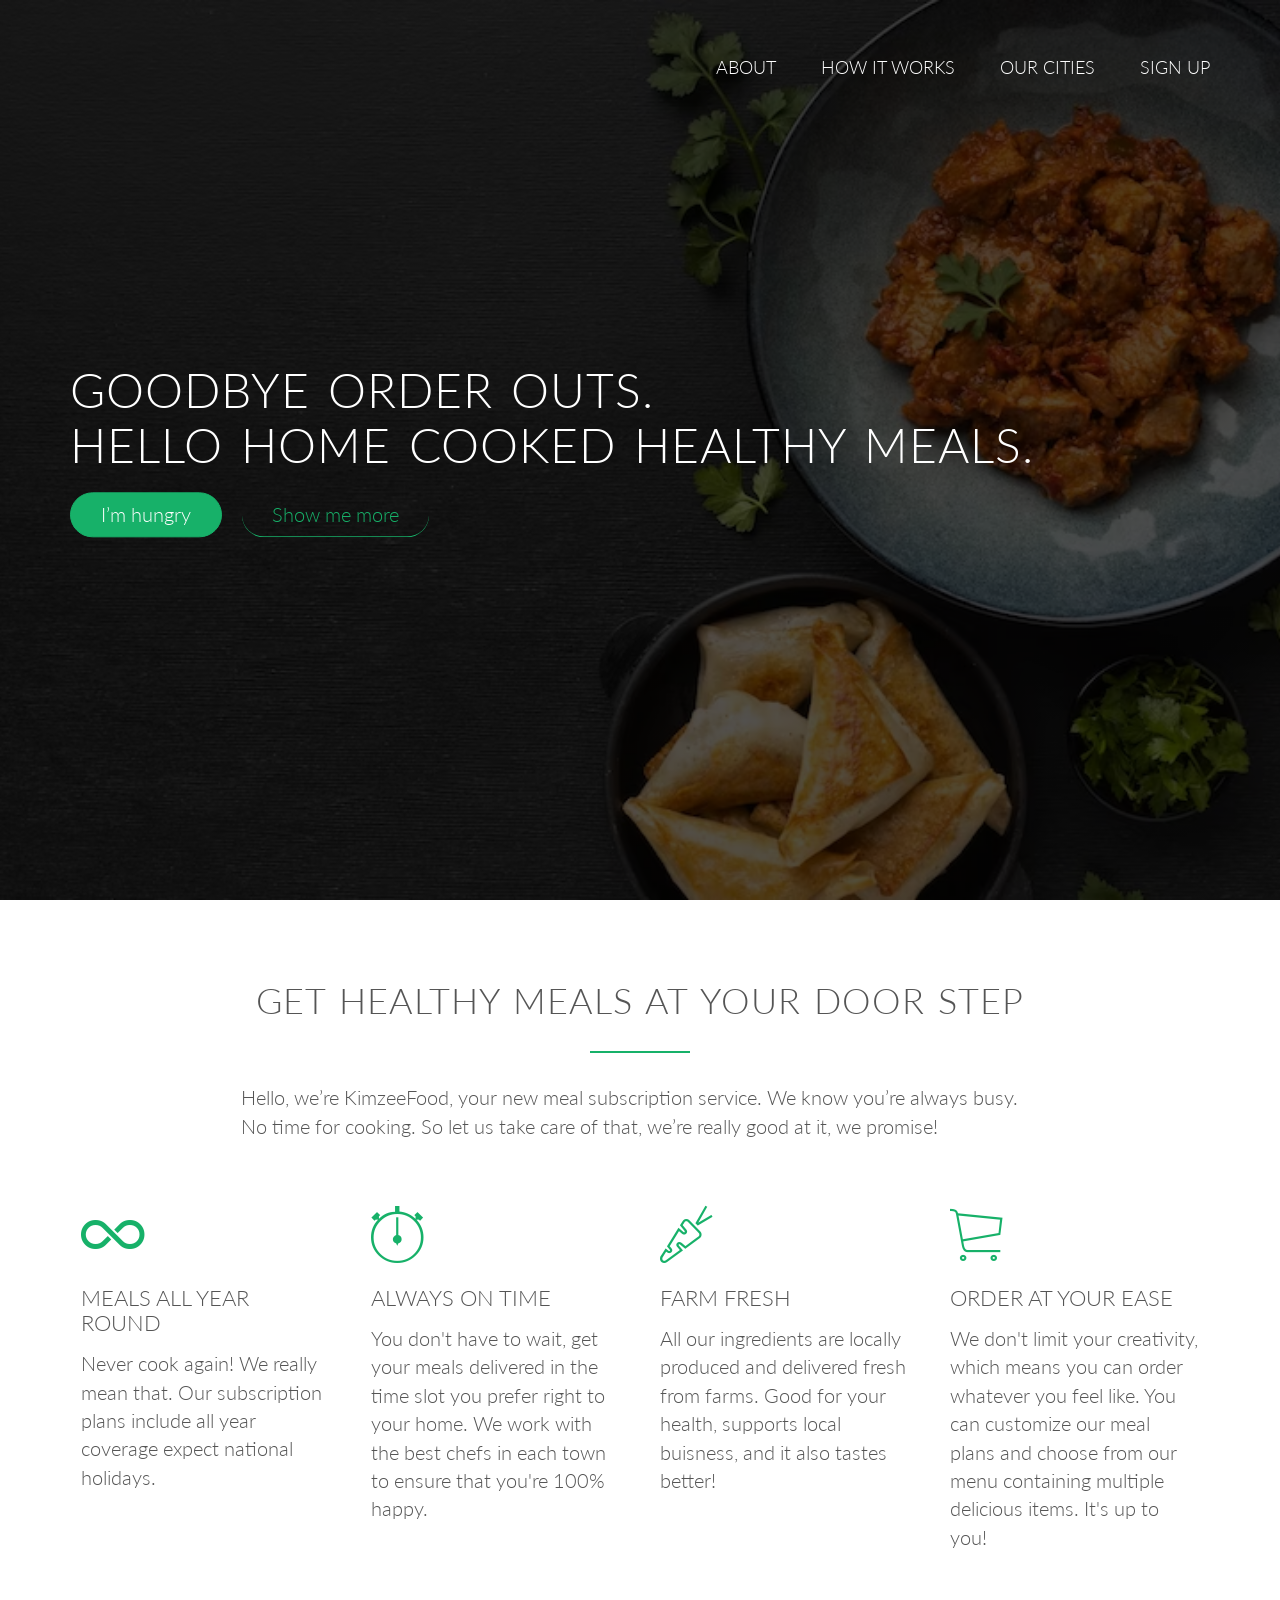
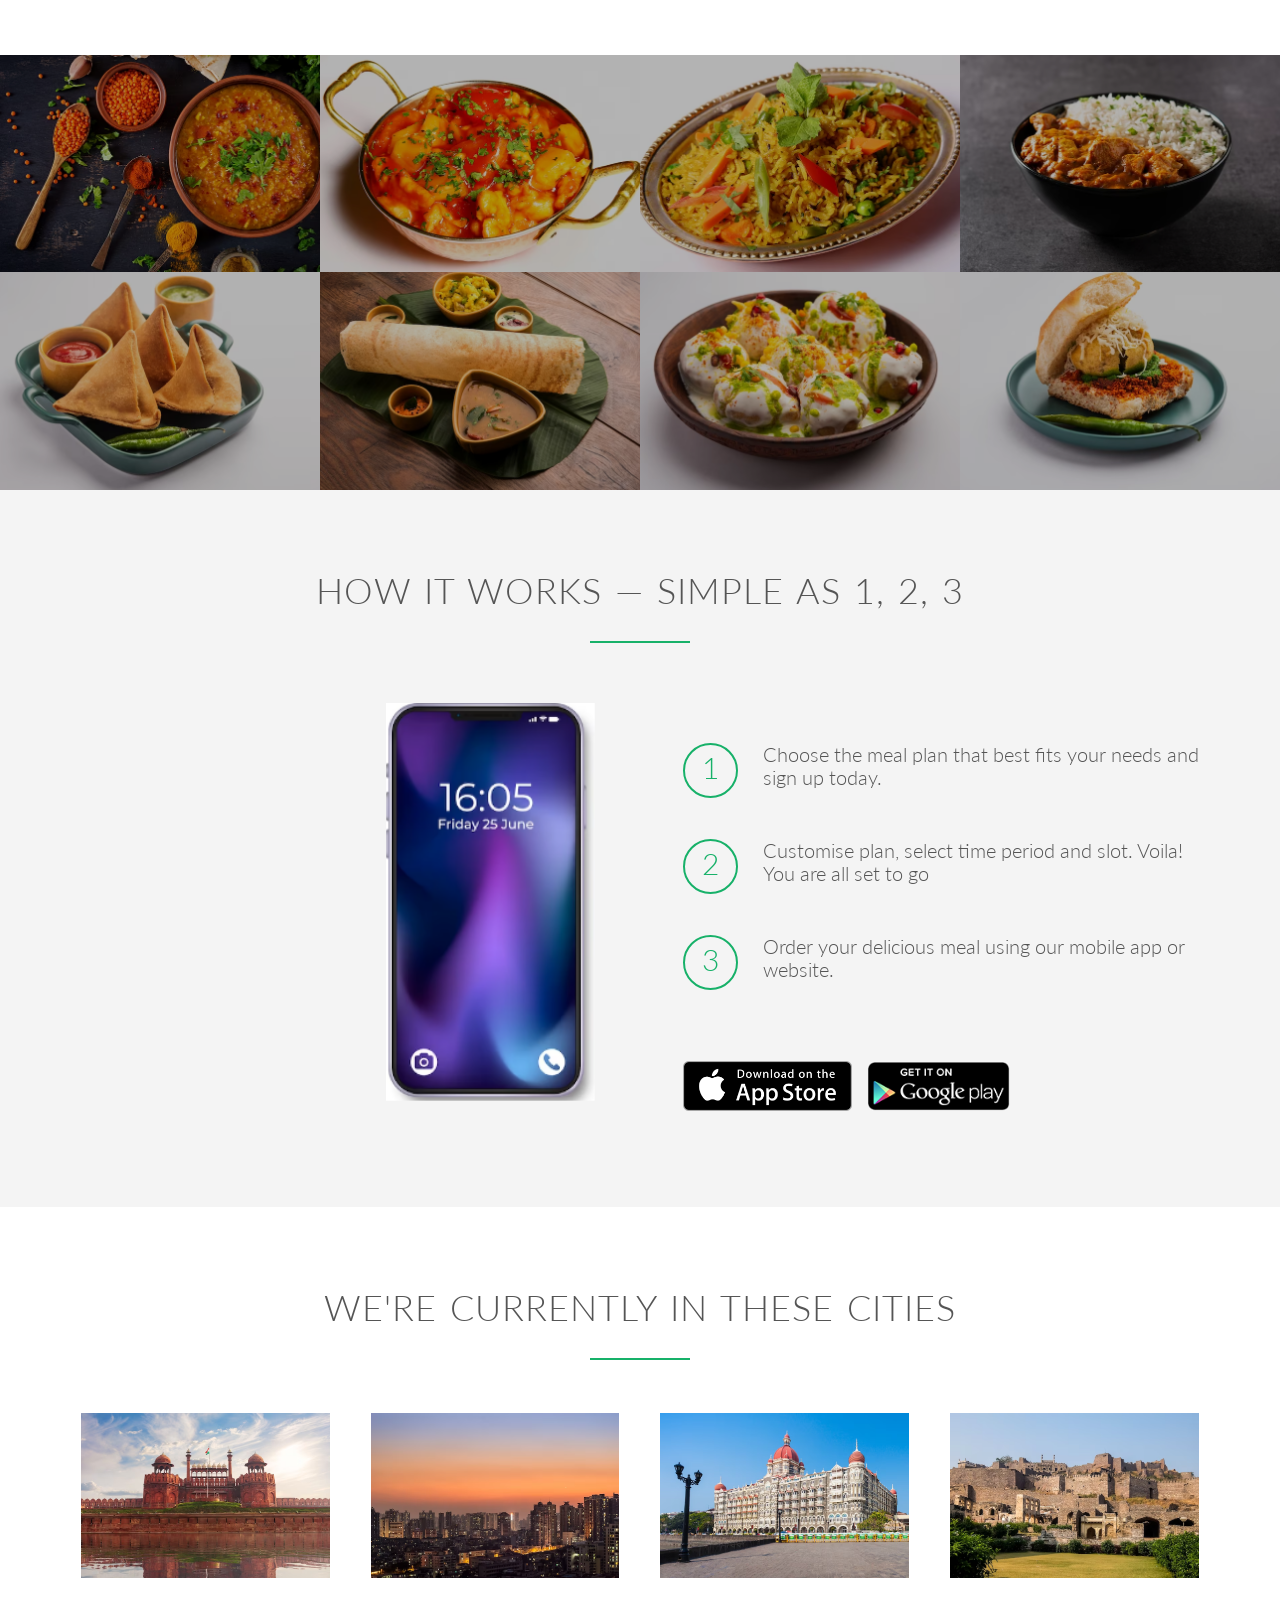
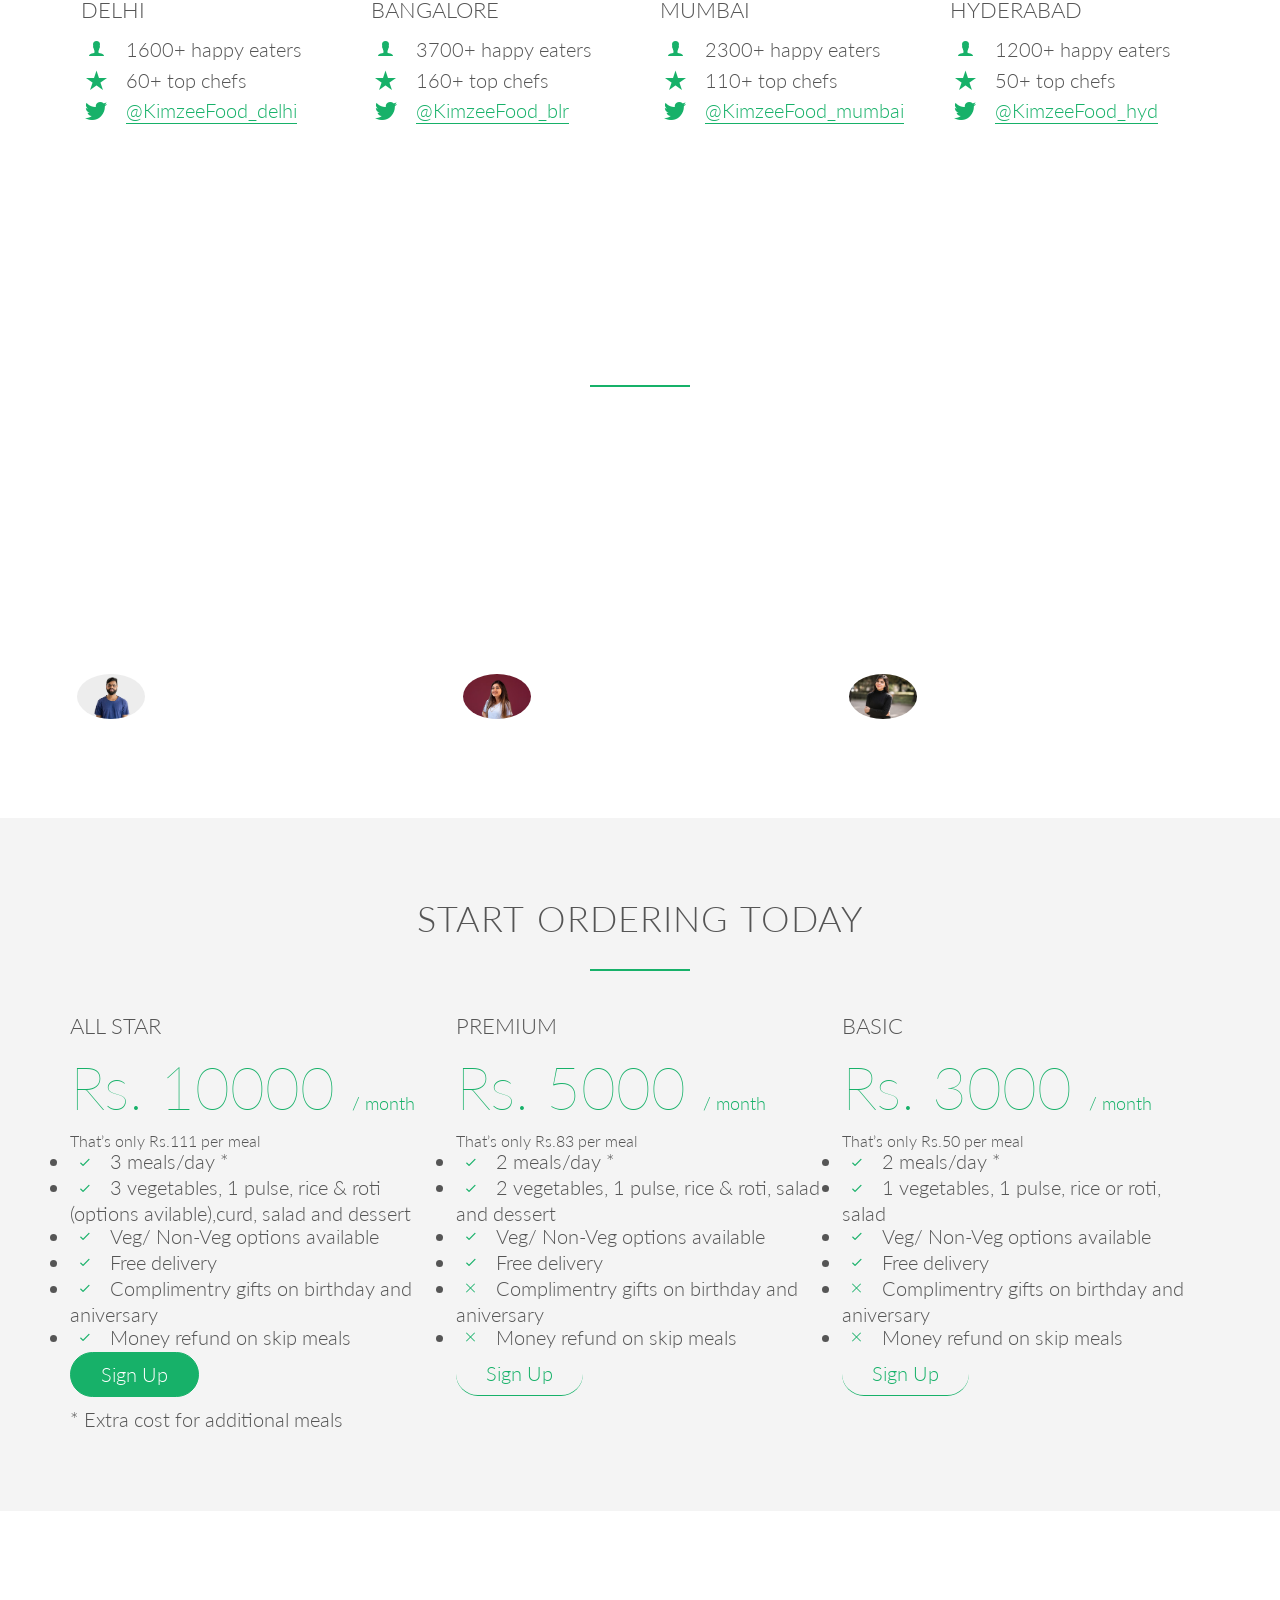
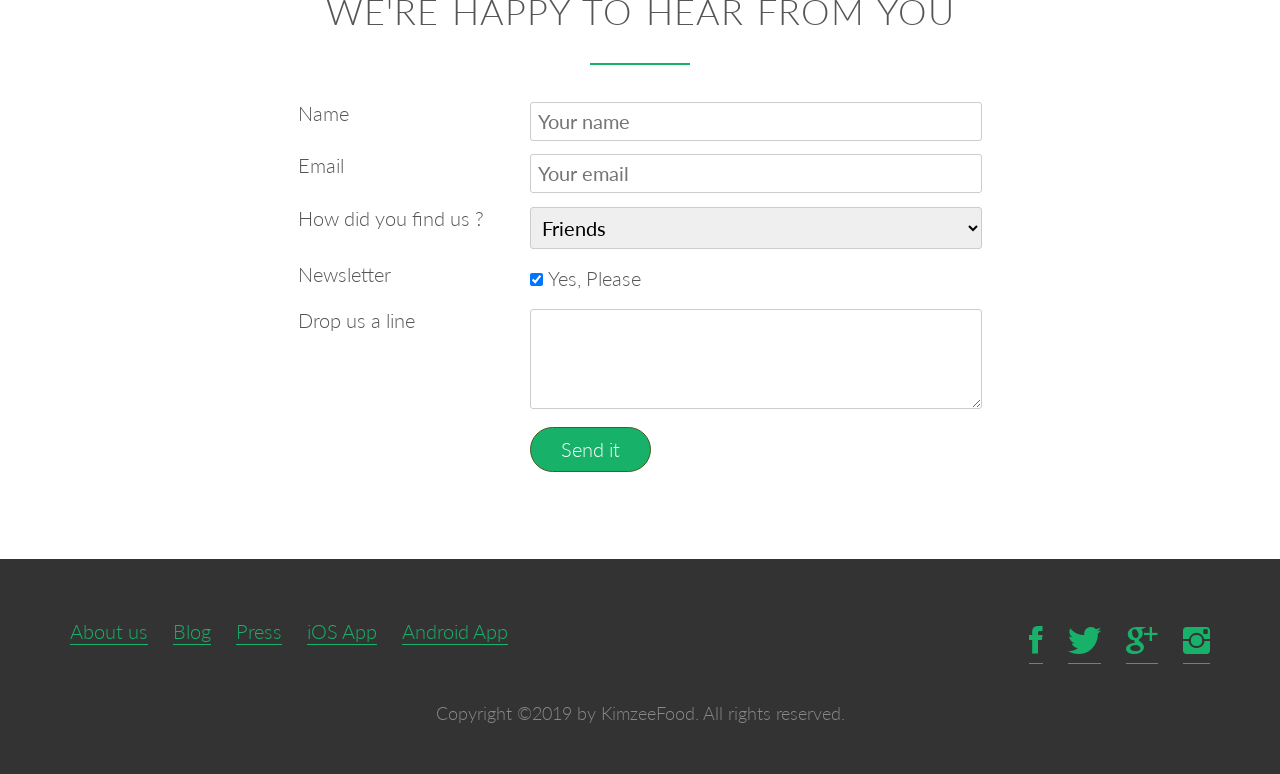
==== index.html @ 9294184f "Update and rename kimzee.html to index.html" ====
<!DOCTYPE html>
<html lang="en">
    <head>
        <link rel="stylesheet" type="text/css" href="vendors/css net/normalize.css">
        
        <link rel="stylesheet" type="text/css" href="vendors/css net/Grid.css">
        
        <link rel="stylesheet" type="text/css" href="vendors/css net/ionicons.css">
        
        <link rel="stylesheet" type="text/css" href="resources/css/kimzee.css">
        
        <link href="https://fonts.googleapis.com/css?family=Lato:100,300,300i,400" rel="stylesheet">
        
        <title>KimzeeFood</title>
    
    </head>
    
    <body>
        <header>
            <nav>
                <div class="row">
                    <!-- <img src="resources/img/logo-white.png" alt="KimzeeFood logo" class="logo"> -->
                    <ul class="main-nav">
                        
                    <li> <a href="#">About</a>  </li>
                    <li> <a href="#">How it works</a> </li>
                    <li> <a href="#">Our cities</a> </li> 
                    <li> <a href="#">Sign Up</a> </li>
                        
                  
                    
                    </ul>
                </div>
            
            </nav>
            <div class="hero-text-box">
                
                <h1>Goodbye order outs.<br> Hello home cooked healthy meals.</h1>
                <a class="btn btn-full" href="#">I’m hungry</a>
                <a class="btn btn-ghost" href="#">Show me more</a>
            
            </div>
        
        </header>
        <section class="section-features">
        <div class="row">
            <h2>Get healthy meals at your door step</h2>   
            <p class="long-copy">Hello, we’re KimzeeFood, your new meal subscription service. We know you’re always busy. No time for cooking. So let us take care of that, we’re really good at it, we promise!</p>
            
        </div>
        <div class="row">
            <div class="col span-1-of-4 box">
                <i class="ion-ios-infinite icon-big"></i>
            <h3>Meals all year round</h3>
                <p>Never cook again! We really mean that. Our subscription plans include all year coverage expect national holidays.</p>
            
            </div>
            <div class="col span-1-of-4 box">
                <i class="ion-ios-stopwatch-outline icon-big"></i>
            <h3>Always on time</h3>
                <p>You don't have to wait, get your meals delivered in the time slot you prefer right to your home. We work with the best chefs in each town to ensure that you're 100% happy.</p>
            
            </div>
            <div class="col span-1-of-4 box">
                <i class="ion-ios-nutrition-outline icon-big"></i>
            <h3>Farm fresh</h3>
                <p>All our ingredients are locally produced and delivered fresh from farms. Good for your health, supports local buisness, and it also tastes better!</p>
            
            </div>
            <div class="col span-1-of-4 box">
                <i class="ion-ios-cart-outline icon-big"></i>
            <h3>Order at your ease</h3>
                <p>We don't limit your creativity, which means you can order whatever you feel like. You can customize our meal plans and choose from our menu containing multiple delicious items. It's up to you!</p>
            
            </div>
            
        </div>
        
        </section>
        
        <section class="section-meals">
            <ul class="meals-showcase clearfix">
                <li>
                    <figure class="meal-photo"> 
                        <img src="resources/img/Food_1.avif" alt="Kichdi">
                    </figure>
                
                </li>
                 <li>
                    <figure class="meal-photo"> 
                        <img src="resources/img/Food_2.avif" alt="Aloo sabzi">
                    </figure>
                
                </li>
                 <li>
                    <figure class="meal-photo"> 
                        <img src="resources/img/Food_3.avif" alt="Veg Biryani ">
                    </figure>
                
                </li>
                 <li>
                    <figure class="meal-photo"> 
                        <img src="resources/img/Food_4.avif" alt="Chicken rice">
                    </figure>
                
                </li>
            
            </ul>
         <ul class="meals-showcase clearfix">
                <li>
                    <figure class="meal-photo"> 
                        <img src="resources/img/Food_5.avif" alt="Samosa">
                    </figure>
                
                </li>
                 <li>
                    <figure class="meal-photo"> 
                        <img src="resources/img/Food_6.avif" alt="Dosa">
                    </figure>
                
                </li>
                 <li>
                    <figure class="meal-photo"> 
                        <img src="resources/img/Food_7.avif" alt="Dahi vada">
                    </figure>
                
                </li>
                 <li>
                    <figure class="meal-photo"> 
                        <img src="resources/img/Food_8.avif" alt="Vada pav">
                    </figure>
                
                </li>
            
            </ul>
        
        
        </section>
        
        <section class="section-steps">
            <div class="row">
                <h2> How it works &mdash; Simple as 1, 2, 3</h2>
            </div>
            <div class="row">
                <div class="col span-1-of-2 steps-box">
                <img src="resources/img/Phone.png" alt="KimzeeFood app on iphone" class="app-screen">
                </div>
                <div class="col span-1-of-2 steps-box">
                    <div class="works-step">
                    <div>1</div>
                        <p>Choose the meal plan that best fits your needs and sign up today.</p>
                    </div>
               
                <div class="works-step">
                    <div>2</div>
                        <p>Customise plan, select time period and slot. Voila! You are all set to go</p>
                    </div>
            <div class="works-step">
                    <div>3</div>
                        <p> Order your delicious meal using our mobile app or website.</p>
                    </div>

            <a href="#" class="btn-app"><img src="resources/img/download-app.png" alt="App Store Button"></a>
             <a href="#" class="btn-app"><img src="resources/img/download-app-android.png" alt="Play Store Button"></a>
                </div>
            </div>
        
        </section>
        
        <section class="section-cities">
            <div class="row">
                <h2> We're currently in these cities </h2>
            </div>
            <div class="row">
                <div class="col span-1-of-4 box">
                    <img src="resources/img/red-fort-delhi.avif" alt="Delhi">
                    <h3>Delhi</h3>
                    <div class="city-feature">
                        <i class="ion-ios-person icon-small"></i>
                        1600+ happy eaters
                    </div>  
                    <div class="city-feature">
                        <i class="ion-ios-star icon-small"></i>
                        60+ top chefs
                    </div>  
                    <div class="city-feature">
                        <i class="ion-social-twitter icon-small"></i>
                        <a href="#">@KimzeeFood_delhi</a>
                    </div>  
                
                </div>
                       <div class="col span-1-of-4 box">
                    <img src="resources/img/bangalore.avif" alt="Bangalore">
                    <h3>Bangalore</h3>
                    <div class="city-feature">
                        <i class="ion-ios-person icon-small"></i>
                        3700+ happy eaters
                    </div>  
                    <div class="city-feature">
                        <i class="ion-ios-star icon-small"></i>
                       160+ top chefs
                    </div>  
                    <div class="city-feature">
                        <i class="ion-social-twitter icon-small"></i>
                        <a href="#">@KimzeeFood_blr</a>
                    </div>  
                
                </div>
                       <div class="col span-1-of-4 box">
                    <img src="resources/img/taj-hotel-mumbai.avif" alt="Mumbai">
                    <h3>Mumbai</h3>
                    <div class="city-feature">
                        <i class="ion-ios-person icon-small"></i>
                        2300+ happy eaters
                    </div>  
                    <div class="city-feature">
                        <i class="ion-ios-star icon-small"></i>
                        110+ top chefs
                    </div>  
                    <div class="city-feature">
                        <i class="ion-social-twitter icon-small"></i>
                        <a href="#"> @KimzeeFood_mumbai</a>
                    </div>  
                
                </div>
                       <div class="col span-1-of-4 box">
                    <img src="resources/img/golkonda-hyderabad.avif" alt="Hyderabad">
                    <h3>Hyderabad</h3>
                    <div class="city-feature">
                        <i class="ion-ios-person icon-small"></i>
                        1200+ happy eaters
                    </div>  
                    <div class="city-feature">
                        <i class="ion-ios-star icon-small"></i>
                        50+ top chefs
                    </div>  
                    <div class="city-feature">
                        <i class="ion-social-twitter icon-small"></i>
                       <a href="#">@KimzeeFood_hyd</a> 
                    </div>  
                
                </div>
            
            </div>
        
        
        </section>
        
        <section class="section-testimonials">
            <div class="row">
                <h2>Customer Reviews</h2>
            </div>
            <div class="row">
                <div class="col span-1-of-3">
                    <blockquote>KimzeeFood is a solution for busy people. I would recommend their meal subscription plans because of its variety of dishes, portion size, hygiene and Of Course the wonderful taste! It's home cooked food far from home.
                     <cite><img src="resources/img/male_review.avif">Devansh Mishra</cite>
                    </blockquote>
                    
                </div>
                 <div class="col span-1-of-3">
                    <blockquote>I'm a student living in off-campus housing and have limited budget therefore, I cannot eat out frequently. KimzeeFood provides healthy and pocket friendly meal plans which saves up my cooking time and let me focus more on my studies.
                     <cite><img src="resources/img/female_1.avif">Sakshi Singh</cite>
                    </blockquote>
                    
                </div>
                 <div class="col span-1-of-3">
                    <blockquote>I was looking for monthly meal delivery services in Delhi. After a day at work it gets difficult to cook for yourself, thankfully came across KimzeeFood it takes care of your meals everyday so that you don't have to worry about what to eat.
                     <cite><img src="resources/img/woman_2.avif">Ridham Das</cite>
                    </blockquote>
                    
                </div>
            </div>
        </section>
        <section class="section-plans">
            <div class="row">
                <h2> Start ordering today</h2>
            </div>
            <div class="row">
                <div class="col span-1-of-3">
                    <div>
                        <h3>All Star</h3>
                        <p class="plan-price">Rs. 10000 <span>/ month</span></p>
                        <p class="plan-price-meal">That’s only Rs.111 per meal</p>
                    </div>
                    <div>
                        <ul>
                            <li><i class="ion-ios-checkmark-empty icon-small"></i>3 meals/day *</li>
                            <li><i class="ion-ios-checkmark-empty icon-small"></i>3 vegetables, 1 pulse, rice & roti (options avilable),curd, salad and dessert </li>
                            <li><i class="ion-ios-checkmark-empty icon-small"></i>Veg/ Non-Veg options available</li>
                            <li><i class="ion-ios-checkmark-empty icon-small"></i>Free delivery</li>
                            <li><i class="ion-ios-checkmark-empty icon-small"></i>Complimentry gifts on birthday and aniversary</li>
                            <li><i class="ion-ios-checkmark-empty icon-small"></i>Money refund on skip meals</li>
                        </ul>
                    </div>
                    <div>
                         <a href="#" class="btn btn-full">Sign Up</a>
                    </div>
                
                </div>
               <div class="col span-1-of-3">
                    <div>
                        <h3>Premium</h3>
                        <p class="plan-price">Rs. 5000 <span>/ month</span></p>
                        <p class="plan-price-meal">That’s only Rs.83 per meal</p>
                    </div>
                    <div>
                        <ul>
                            <li><i class="ion-ios-checkmark-empty icon-small"></i>2 meals/day *</li>
                            <li><i class="ion-ios-checkmark-empty icon-small"></i>2 vegetables, 1 pulse, rice & roti, salad and dessert</li>
                            <li><i class="ion-ios-checkmark-empty icon-small"></i>Veg/ Non-Veg options available</li>
                            <li><i class="ion-ios-checkmark-empty icon-small"></i>Free delivery</li>
                            <li><i class="ion-ios-close-empty icon-small"></i>Complimentry gifts on birthday and aniversary</li>
                            <li><i class="ion-ios-close-empty icon-small"></i>Money refund on skip meals</li>
                        </ul>
                    </div>
                    <div>
                         <a href="#" class="btn btn-ghost">Sign Up</a>
                    </div>
                
                </div>
                <div class="col span-1-of-3">
                    <div>
                        <h3>Basic</h3>
                        <p class="plan-price">Rs. 3000 <span>/ month</span></p>
                        <p class="plan-price-meal">That’s only Rs.50 per meal</p>
                    </div>
                    <div>
                        <ul>
                            <li><i class="ion-ios-checkmark-empty icon-small"></i>2 meals/day *</li>
                            <li><i class="ion-ios-checkmark-empty icon-small"></i>1 vegetables, 1 pulse, rice or roti, salad</li>
                            <li><i class="ion-ios-checkmark-empty icon-small"></i>Veg/ Non-Veg options available</li>
                            <li><i class="ion-ios-checkmark-empty icon-small"></i>Free delivery</li>
                            <li><i class="ion-ios-close-empty icon-small"></i>Complimentry gifts on birthday and aniversary</li>
                            <li><i class="ion-ios-close-empty icon-small"></i>Money refund on skip meals</li>
                        </ul>
                    </div>

                    <div>
                         <a href="#" class="btn btn-ghost">Sign Up</a>
                    </div>
                
                </div>
            </div>
            <div class="row">
                <p>* Extra cost for additional meals</p>
            </div>
        
        </section>
        <section class="section-form">
            <div class="row">
                <h2>We're happy to hear from you</h2>
            </div>
            <div class="row">
                <form method="post" action="#" class="contact-form">
                    <div class="row">
                        <div class="col span-1-of-3">
                            <label for="name">Name</label>
                        </div>
                        <div class="col span-2-of-3">
                            <input type="text" name="name" id="name" placeholder="Your name" required>
                        </div>
                    </div>
                    <div class="row">
                        <div class="col span-1-of-3">
                            <label for="email">Email</label>
                        </div>
                        <div class="col span-2-of-3">
                            <input type="email" name="email" id="email" placeholder="Your email" required>
                        </div>
                    </div>
                    <div class="row">
                        <div class="col span-1-of-3">
                           <label for="find-us">How did you find us ? </label>
                        </div>
                        <div class="col span-2-of-3">
                            <select name="find us" id="find-us" >
                                <option value="friends" selected>Friends</option>
                                <option value="search">Search Engine</option>
                                <option value="ad">Advertisement</option>
                                <option value="other">Other</option>
                            </select>
                        </div>
                    </div>
                    <div class="row">
                        <div class="col span-1-of-3">
                            <label>Newsletter</label>
                        </div>
                        <div class="col span-2-of-3">
                            <input type="checkbox" name="news" id="news" checked>Yes, Please
                        </div>
                    </div>
                    <div class="row">
                        <div class="col span-1-of-3">
                            <label>Drop us a line</label>
                        </div>
                        <div class="col span-2-of-3">
                            <textarea name="message"></textarea>
                        </div>
                    </div>
                     <div class="row">
                        <div class="col span-1-of-3">
                            <label>&nbsp;</label>
                        </div>
                        <div class="col span-2-of-3">
                            <input type= "submit" value="Send it">
                        </div>
                    </div>
                </form>
            </div>
        
        </section>
        <footer>
            <div class="row">
                <div class="col span-1-of-2">
                    <ul class="footer-nav">
                        <li><a href="#"> About us</a></li>
                        <li><a href="#"> Blog</a></li>
                        <li><a href="#"> Press</a></li>
                        <li><a href="#"> iOS App</a></li>
                        <li><a href="#"> Android App</a></li>
                    </ul>
                </div>
                <div class="col span-1-of-2">
                    <ul class="social-links">
                        <li><a href="#"> <i class="ion-social-facebook"></i></a></li>
                        <li><a href="#"><i class="ion-social-twitter"></i> </a></li>
                        <li><a href="#"> <i class="ion-social-googleplus"></i></a></li>
                        <li><a href="#"> <i class="ion-social-instagram"></i></a></li>
                        
                    </ul>
                </div>
            </div>
            <div class="row">
                <p>
                    Copyright &copy;2019 by KimzeeFood. All rights reserved.
                </p>
            
            </div>
        
        </footer>
    
    </body>




</html>
---- vendors/css net/Grid.css ----
/*  SECTIONS  ============================================================================= */

.section {
	clear: both;
	padding: 0px;
	margin: 0px;
}

/*  GROUPING  ============================================================================= */

.row {
    zoom: 1; /* For IE 6/7 (trigger hasLayout) */
}

.row:before,
.row:after {
    content:"";
    display:table;
}
.row:after {
    clear:both;
}

/*  GRID COLUMN SETUP   ==================================================================== */

.col {
	display: block;
	float:left;
	margin: 1% 0 1% 1.6%;
}

.col:first-child { margin-left: 0; } /* all browsers except IE6 and lower */


/*  REMOVE MARGINS AS ALL GO FULL WIDTH AT 480 PIXELS */

@media only screen and (max-width: 480px) {
	.col { 
		/*margin: 1% 0 1% 0%;*/
        margin: 0;
	}
}


/*  GRID OF TWO   ============================================================================= */


.span-2-of-2 {
	width: 100%;
}

.span-1-of-2 {
	width: 49.2%;
}

/*  GO FULL WIDTH AT LESS THAN 480 PIXELS */

@media only screen and (max-width: 480px) {
	.span-2-of-2 {
		width: 100%; 
	}
	.span-1-of-2 {
		width: 100%; 
	}
}


/*  GRID OF THREE   ============================================================================= */

	
.span-3-of-3 {
	width: 100%; 
}

.span-2-of-3 {
	width: 66.13%; 
}

.span-1-of-3 {
	width: 32.26%; 
}


/*  GO FULL WIDTH AT LESS THAN 480 PIXELS */

@media only screen and (max-width: 480px) {
	.span-3-of-3 {
		width: 100%; 
	}
	.span-2-of-3 {
		width: 100%; 
	}
	.span-1-of-3 {
		width: 100%;
	}
}

/*  GRID OF FOUR   ============================================================================= */

	
.span-4-of-4 {
	width: 100%; 
}

.span-3-of-4 {
	width: 74.6%; 
}

.span-2-of-4 {
	width: 49.2%; 
}

.span-1-of-4 {
	width: 23.8%; 
}


/*  GO FULL WIDTH AT LESS THAN 480 PIXELS */

@media only screen and (max-width: 480px) {
	.span-4-of-4 {
		width: 100%; 
	}
	.span-3-of-4 {
		width: 100%; 
	}
	.span-2-of-4 {
		width: 100%; 
	}
	.span-1-of-4 {
		width: 100%; 
	}
}


/*  GRID OF FIVE   ============================================================================= */

	
.span-5-of-5 {
	width: 100%;
}

.span-4-of-5 {
  	width: 79.68%; 
}

.span-3-of-5 {
  	width: 59.36%; 
}

.span-2-of-5 {
  	width: 39.04%;
}

.span-1-of-5 {
  	width: 18.72%;
}


/*  GO FULL WIDTH AT LESS THAN 480 PIXELS */

@media only screen and (max-width: 480px) {
	.span-5-of-5 {
		width: 100%; 
	}
	.span-4-of-5 {
		width: 100%; 
	}
	.span-3-of-5 {
		width: 100%; 
	}
	.span-2-of-5 {
		width: 100%; 
	}
	.span-1-of-5 {
		width: 100%; 
	}
}


/*  GRID OF SIX   ============================================================================= */


.span-6-of-6 {
	width: 100%;
}

.span-5-of-6 {
  	width: 83.06%;
}

.span-4-of-6 {
  	width: 66.13%;
}

.span-3-of-6 {
  	width: 49.2%;
}

.span-2-of-6 {
  	width: 32.26%;
}

.span-1-of-6 {
  	width: 15.33%;
}


/*  GO FULL WIDTH AT LESS THAN 480 PIXELS */

@media only screen and (max-width: 480px) {
	.span-6-of-6 {
		width: 100%; 
	}
	.span-5-of-6 {
		width: 100%; 
	}
	.span-4-of-6 {
		width: 100%; 
	}
	.span-3-of-6 {
		width: 100%; 
	}
	.span-2-of-6 {
		width: 100%; 
	}
	.span-1-of-6 {
		width: 100%; 
	}
}



/*  GRID OF SEVEN   ============================================================================= */


.span-7-of-7 {
	width: 100%;
}

.span-6-of-7 {
	width: 85.48%;
}

.span-5-of-7 {
  	width: 70.97%;
}

.span-4-of-7 {
  	width: 56.45%;
}

.span-3-of-7 {
  	width: 41.94%;
}

.span-2-of-7 {
  	width: 27.42%;
}

.span-1-of-7 {
  	width: 12.91%;
}


/*  GO FULL WIDTH AT LESS THAN 480 PIXELS */

@media only screen and (max-width: 480px) {
	.span-7-of-7 {
		width: 100%; 
	}
	.span-6-of-7 {
		width: 100%; 
	}
	.span-5-of-7 {
		width: 100%; 
	}
	.span-4-of-7 {
		width: 100%; 
	}
	.span-3-of-7 {
		width: 100%; 
	}
	.span-2-of-7 {
		width: 100%; 
	}
	.span-1-of-7 {
		width: 100%; 
	}
}


/*  GRID OF EIGHT   ============================================================================= */

	
.span-8-of-8 {
	width: 100%;
}

.span-7-of-8 {
	width: 87.3%; 
}

.span-6-of-8 {
	width: 74.6%; 
}

.span-5-of-8 {
	width: 61.9%; 
}

.span-4-of-8 {
	width: 49.2%; 
}

.span-3-of-8 {
	width: 36.5%;
}

.span-2-of-8 {
	width: 23.8%; 
}

.span-1-of-8 {
	width: 11.1%; 
}


/*  GO FULL WIDTH AT LESS THAN 480 PIXELS */

@media only screen and (max-width: 480px) {
	.span-8-of-8 {
		width: 100%; 
	}
	.span-7-of-8 {
		width: 100%; 
	}
	.span-6-of-8 {
		width: 100%; 
	}
	.span-5-of-8 {
		width: 100%; 
	}
	.span-4-of-8 {
		width: 100%; 
	}
	.span-3-of-8 {
		width: 100%; 
	}
	.span-2-of-8 {
		width: 100%; 
	}
	.span-1-of-8 {
		width: 100%; 
	}
}


/*  GRID OF NINE   ============================================================================= */


.span-9-of-9 {
	width: 100%;
}

.span-8-of-9 {
	width: 88.71%;
}

.span-7-of-9 {
	width: 77.42%; 
}

.span-6-of-9 {
	width: 66.13%; 
}

.span-5-of-9 {
	width: 54.84%; 
}

.span-4-of-9 {
	width: 43.55%; 
}

.span-3-of-9 {
	width: 32.26%;
}

.span-2-of-9 {
	width: 20.97%; 
}

.span-1-of-9 {
	width: 9.68%; 
}


/*  GO FULL WIDTH AT LESS THAN 480 PIXELS */

@media only screen and (max-width: 480px) {
	.span-9-of-9 {
		width: 100%; 
	}
	.span-8-of-9 {
		width: 100%; 
	}
	.span-7-of-9 {
		width: 100%; 
	}
	.span-6-of-9 {
		width: 100%; 
	}
	.span-5-of-9 {
		width: 100%; 
	}
	.span-4-of-9 {
		width: 100%; 
	}
	.span-3-of-9 {
		width: 100%; 
	}
	.span-2-of-9 {
		width: 100%; 
	}
	.span-1-of-9 {
		width: 100%; 
	}
}


/*  GRID OF TEN   ============================================================================= */


.span-10-of-10 {
	width: 100%;
}

.span-9-of-10 {
	width: 89.84%;
}

.span-8-of-10 {
	width: 79.68%;
}

.span-7-of-10 {
	width: 69.52%; 
}

.span-6-of-10 {
	width: 59.36%; 
}

.span-5-of-10 {
	width: 49.2%; 
}

.span-4-of-10 {
	width: 39.04%; 
}

.span-3-of-10 {
	width: 28.88%;
}

.span-2-of-10 {
	width: 18.72%; 
}

.span-1-of-10 {
	width: 8.56%; 
}


/*  GO FULL WIDTH AT LESS THAN 480 PIXELS */

@media only screen and (max-width: 480px) {
	.span-10-of-10 {
		width: 100%; 
	}
	.span-9-of-10 {
		width: 100%; 
	}
	.span-8-of-10 {
		width: 100%; 
	}
	.span-7-of-10 {
		width: 100%; 
	}
	.span-6-of-10 {
		width: 100%; 
	}
	.span-5-of-10 {
		width: 100%; 
	}
	.span-4-of-10 {
		width: 100%; 
	}
	.span-3-of-10 {
		width: 100%; 
	}
	.span-2-of-10 {
		width: 100%; 
	}
	.span-1-of-10 {
		width: 100%; 
	}
}


/*  GRID OF ELEVEN   ============================================================================= */

.span-11-of-11 {
	width: 100%;
}

.span-10-of-11 {
	width: 90.76%;
}

.span-9-of-11 {
	width: 81.52%;
}

.span-8-of-11 {
	width: 72.29%;
}

.span-7-of-11 {
	width: 63.05%; 
}

.span-6-of-11 {
	width: 53.81%; 
}

.span-5-of-11 {
	width: 44.58%; 
}

.span-4-of-11 {
	width: 35.34%; 
}

.span-3-of-11 {
	width: 26.1%;
}

.span-2-of-11 {
	width: 16.87%; 
}

.span-1-of-11 {
	width: 7.63%; 
}


/*  GO FULL WIDTH AT LESS THAN 480 PIXELS */

@media only screen and (max-width: 480px) {
	.span-11-of-11 {
		width: 100%; 
	}
	.span-10-of-11 {
		width: 100%; 
	}
	.span-9-of-11 {
		width: 100%; 
	}
	.span-8-of-11 {
		width: 100%; 
	}
	.span-7-of-11 {
		width: 100%; 
	}
	.span-6-of-11 {
		width: 100%; 
	}
	.span-5-of-11 {
		width: 100%; 
	}
	.span-4-of-11 {
		width: 100%; 
	}
	.span-3-of-11 {
		width: 100%; 
	}
	.span-2-of-11 {
		width: 100%; 
	}
	.span-1-of-11 {
		width: 100%; 
	}
}


/*  GRID OF TWELVE   ============================================================================= */

.span-12-of-12 {
	width: 100%;
}

.span-11-of-12 {
	width: 91.53%;
}

.span-10-of-12 {
	width: 83.06%;
}

.span-9-of-12 {
	width: 74.6%;
}

.span-8-of-12 {
	width: 66.13%;
}

.span-7-of-12 {
	width: 57.66%; 
}

.span-6-of-12 {
	width: 49.2%; 
}

.span-5-of-12 {
	width: 40.73%; 
}

.span-4-of-12 {
	width: 32.26%; 
}

.span-3-of-12 {
	width: 23.8%;
}

.span-2-of-12 {
	width: 15.33%; 
}

.span-1-of-12 {
	width: 6.86%; 
}


/*  GO FULL WIDTH AT LESS THAN 480 PIXELS */

@media only screen and (max-width: 480px) {
	.span-12-of-12 {
		width: 100%; 
	}
	.span-11-of-12 {
		width: 100%; 
	}
	.span-10-of-12 {
		width: 100%; 
	}
	.span-9-of-12 {
		width: 100%; 
	}
	.span-8-of-12 {
		width: 100%; 
	}
	.span-7-of-12 {
		width: 100%; 
	}
	.span-6-of-12 {
		width: 100%; 
	}
	.span-5-of-12 {
		width: 100%; 
	}
	.span-4-of-12 {
		width: 100%; 
	}
	.span-3-of-12 {
		width: 100%; 
	}
	.span-2-of-12 {
		width: 100%; 
	}
	.span-1-of-12 {
		width: 100%; 
	}
}
---- resources/css/kimzee.css ----
/* green #17B169 */

/*-----------------BAIC SETUP-------------------*/
*{
    margin: 0px;
    padding: 0px;
    box-sizing: border-box;
}
html{
    background-color: #fff;
    color: #555;
    font-family: 'Lato','Arial',sans-serif;
    font-size: 20px;
    font-weight: 300;
    text-rendering: optimizeLegibility;
}

.clearfix{ zoom:1}
.clearfix:after{
    content: '.';
    clear: both;
    display: block;
    height: 0;
    visibility: hidden;
}
/*-----------------REUSEABLE COMPONENT-------------------*/

.row{
    max-width: 1140px;
    margin: 0 auto;
}

section{
    padding: 80px 0;
}

.box{
    padding: 1%;
}
/*---------------------HEADINGS---------------------*/

h1,h2,h3{
   
    font-weight: 300;
    text-transform: uppercase;
}

h1{
     margin-top: 0;
    margin-bottom: 20px;
    color: #fff;
     font-size: 240%;
     word-spacing: 4px;
     letter-spacing: 1px;
}

h2{
    font-size: 180%;
    word-spacing: 2px;
    text-align: center;
    margin-bottom: 30px;
     letter-spacing: 1px;
}

h2:after{
    display: block;
    height: 2px;
    background-color: #17B169;
    content: " ";
    width: 100px;
    margin: 0 auto;
    margin-top: 30px;
}

h3{
    font-size: 110%;
    margin-bottom: 15px;
}

/*---------------------PARAGRAPHS---------------------*/
.long-copy {
    line-height: 145%;
    width: 70%;
    margin-left: 15%;
}

.box p{
    font-size: 98%;
    line-height: 145%;
}

/*---------------------ICONS--------------------*/

.icon-big{
    font-size: 350%;
    display: block;
    color: #17B169;
    margin-bottom: 10px;

}
.icon-small {
    display: inline-block;
    width: 30px;
    text-align: center;
    color: #17B169;
    font-size: 120%;
    margin-right: 10px;
    
    /* secrets to align icons */
    line-height: 120%;
    vertical-align: middle;
    margin-top: -5px;
}
/*---------------------LINKS---------------------*/

a:link,
a:visited{
    color: #17B169;
    text-decoration: none;
    padding-bottom: 1px;
    border-bottom: 1px solid #17B169;
    transition: border-bottom 0.2s, color 0.2s;
}

a:hover,
a:active{
    color: #555;
    border-bottom: 1px solid transparent;
}
/*---------------------BUTTONS---------------------*/

.btn:link,
.btn:visited,
input[type=submit]{
    display: inline-block;
    padding: 10px 30px;
    font-weight: 300;
    text-decoration: none;
    border-radius: 200px;
    transition: background-color 0.2s , border 0.2s, color 0.2s ;
}

.btn-full:link,
.btn-full:visited,
input[type=submit]{
    background-color: #17B169;
     border: 1px solid #17B169;
    color: #fff;
    margin-right: 15px;
}
}
.btn-ghost:link,
.btn-ghost:visited{
    border: 1px solid #17B169;
    color: #17B169;
}
.btn:hover,
.btn:active
input[type=submit]:hover,
input[type=submit]:active{
    
    background-color: #8aa15c;
    
}
.btn-full:hover,
.btn-full:active,
input[type=submit]{
     border: 1px solid #4A5D23;
    
}
}
.btn-ghost:hover,
.btn-ghost:active{
    border: 1px solid #4A5D23;
    color: #fff;
}
/*-----------------HEADER-----------------*/
header{
    background-image:linear-gradient(rgba(0, 0, 0, 0.68),rgba(0, 0, 0, 0.68)),url(img/HEADER_BACKGROUND.avif);
    background-size: cover;
    background-position: center;
    height: 100vh;
     background-attachment: fixed;
}
.hero-text-box{
    position: absolute;
    width:1140px;
    top: 50%;
    left: 50%;
    transform: translate(-50%,-50%)
    
}
.logo{
    height: 100px;
    width: auto;
    float: left;
    margin-top: 20px;
    
}

.main-nav{
    float: right;
    list-style: none;
    margin-top: 55px;
}
.main-nav li{
    display: inline-block;
    margin-left: 40px;
    
}
.main-nav li a:link,
.main-nav li a:visited{
    padding: 8px 0px;
    color: white;
    text-decoration: none;
    text-transform: uppercase;
    font-size: 90%;
     border-bottom: 2px solid transparent;
    border-bottom: 0.2s;
}
.main-nav li a:active,
.main-nav li a:hover{
    border-bottom: 2px solid #17B169;
    
}

/*---------------------FEATURES---------------------*/

.section-features .long-copy{
    margin-bottom: 30px;
}

/*---------------------MEALS---------------------*/

.section-meals{
    padding: 0;
}

.meals-showcase{
    list-style: none;
    width: 100%;
}

.meals-showcase li{
    display: block;
    float: left;
    width: 25%;
}

.meal-photo {
    width: 100%;
    margin: 0;
    overflow: hidden;
    background-color: #000;
}

.meal-photo img{
    opacity: 0.7;
    width: 100%;
    height: auto;
    transform: scale(1.15);
    transition: transform 0.3s, opacity 0.5s;
}

.meal-photo img:hover{
    opacity: 1;
    transform: scale(1.03);
}

/*---------------------HOW IT WORKS---------------------*/

.section-steps{
    background-color: #f4f4f4;
}
.steps-box:first-child{
    text-align: right;
    padding-right: 3%;
    margin-top: 30px;
}

.steps-box:last-child{
    padding-left: 3%;
    margin-top: 70px;
}

.app-screen{
    width: 40%;
}
.works-step{
    margin-bottom: 50px;
}

.works-step:last-of-type{
    margin-bottom: 80px;
}

.works-step div{
    color:#17B169;
    border: 2px solid #17B169;
    display: inline-block;
    border-radius: 50%;
    height: 55px;
    width: 55px;
    text-align: center;
    padding: 5px;
    float: left;
    font-size: 150%;
    margin-right: 25px;
}
.btn-app:link,
.btn-app:visited{
    border: 0;
}

.btn-app img {
    height: 50px;
    width: auto;
    margin-right: 10px;
}

/*---------------------CITIES---------------------*/

.box img{
    width: 100%;
    height: auto;
    margin-bottom: 15px;
    
}

.city-feature{
    margin-bottom: 5px;
}

/*---------------------TESTIMONIALS---------------------*/

.section-testimonials{
    background-image: linear-gradient(rgba(0, 0, 0, 0.8),rgba(0, 0, 0, 0.8)) , url(img/Customer_Review_Background.avif);
    background-size: cover;
    color: #fff;
    background-attachment: fixed;
}

blockquote{
    padding: 2%;
    font-style: italic;
    line-height: 145%;
    position: relative;
    margin-top: 40px;
    
}
blockquote:before {
    content: "\201C"
    font-size:500%;
    display: block;
    position: absolute;
    top: -5px;
    left: -3px;
}
cite{
    font-size: 90%;
    margin-top: 25px;
    display: block;
}

cite img{
    height: 45px;
    border-radius: 50%;
     margin-right: 10px;
    vertical-align: middle;
}

/*---------------------SIGN UP---------------------*/

.section-plans{
    background-color: #f4f4f4;
}
.plan-box{
    background-color: #fff;
    border-radius: 5px;
    width: 90%;
    margin-left: 5%;
    box-shadow: 0 2px 2px #efefef;
}
.plan-box div{
    padding: 15px;
    border-bottom: 1px solid #eBeBeB;
}
.plan-box div:first-child{
    background-color: #fcfcfc;
    border-top-left-radius: 5px;
    border-top-right-radius: 5px;
}
.plan-box div:last-child{
    text-align: center;
}

.plan-price{
    font-size: 300%;
    margin-bottom: 10px;
    font-weight: 100;
    color: #17B169;
}
.plan-price span{
    font-size: 30%;
    font-weight: 300;
}
.plan-price-meal{
    font-size: 80%;
}
.plan-box ul{
    list-style: none;
}
.plan-box ul li{
    padding: 5px 0;
}

/*---------------------FORM---------------------*/

.contact-form{
    width: 60%;
    margin: 0 auto;
    
}
input[type=text],
input[type=email],
select,
textarea{
    width: 100%;
    padding: 7px;
    border-radius: 3px;
    border: 1px solid #ccc;
}
textarea{
    height:100px;
}
input[type=checkbox]{
    margin: 10px 5px 10px 0;
}
*:focus{
    outline: none;
}

/*---------------------FOOTER---------------------*/

footer{
    background-color:  #333;
    padding: 50px;
}
.footer-nav{
    list-style: none;
    float: left;
}
.social-links{
    list-style: none;
    float: right;
}
.footer-nav li,
.social-links li{
    display: inline-block;
    margin-right: 20px;
}

.footer-nav li:last-child,
.social-links li:last-child{
    margin-right: 0;
}
.footer-nav li a: link,
.footer-nav li a: visited,
.social-links li a:link,
.social-links li a: visited{
    text-decoration: none;
    border: 0;
    color: #888;
    transition: color 0.2s;
}
.footer-nav li a: hover,
.footer-nav li a: active{
    color: #ddd;
}
.social-links li a:link,
.social-links li a:visited{
    font-size: 180%;
}
.ion-social-facebook:hover{
    color: #3b5998;
}
.ion-social-twitter:hover{
    color: #55acee;
}
.ion-social-instagram:hover{
    color: #517fa4;
}
.ion-social-googleplus:hover{
    color: #dc4e41;
}
footer p{
    color: #888;
    text-align: center;
    font-size: 90%;
    margin-top: 30px;
}
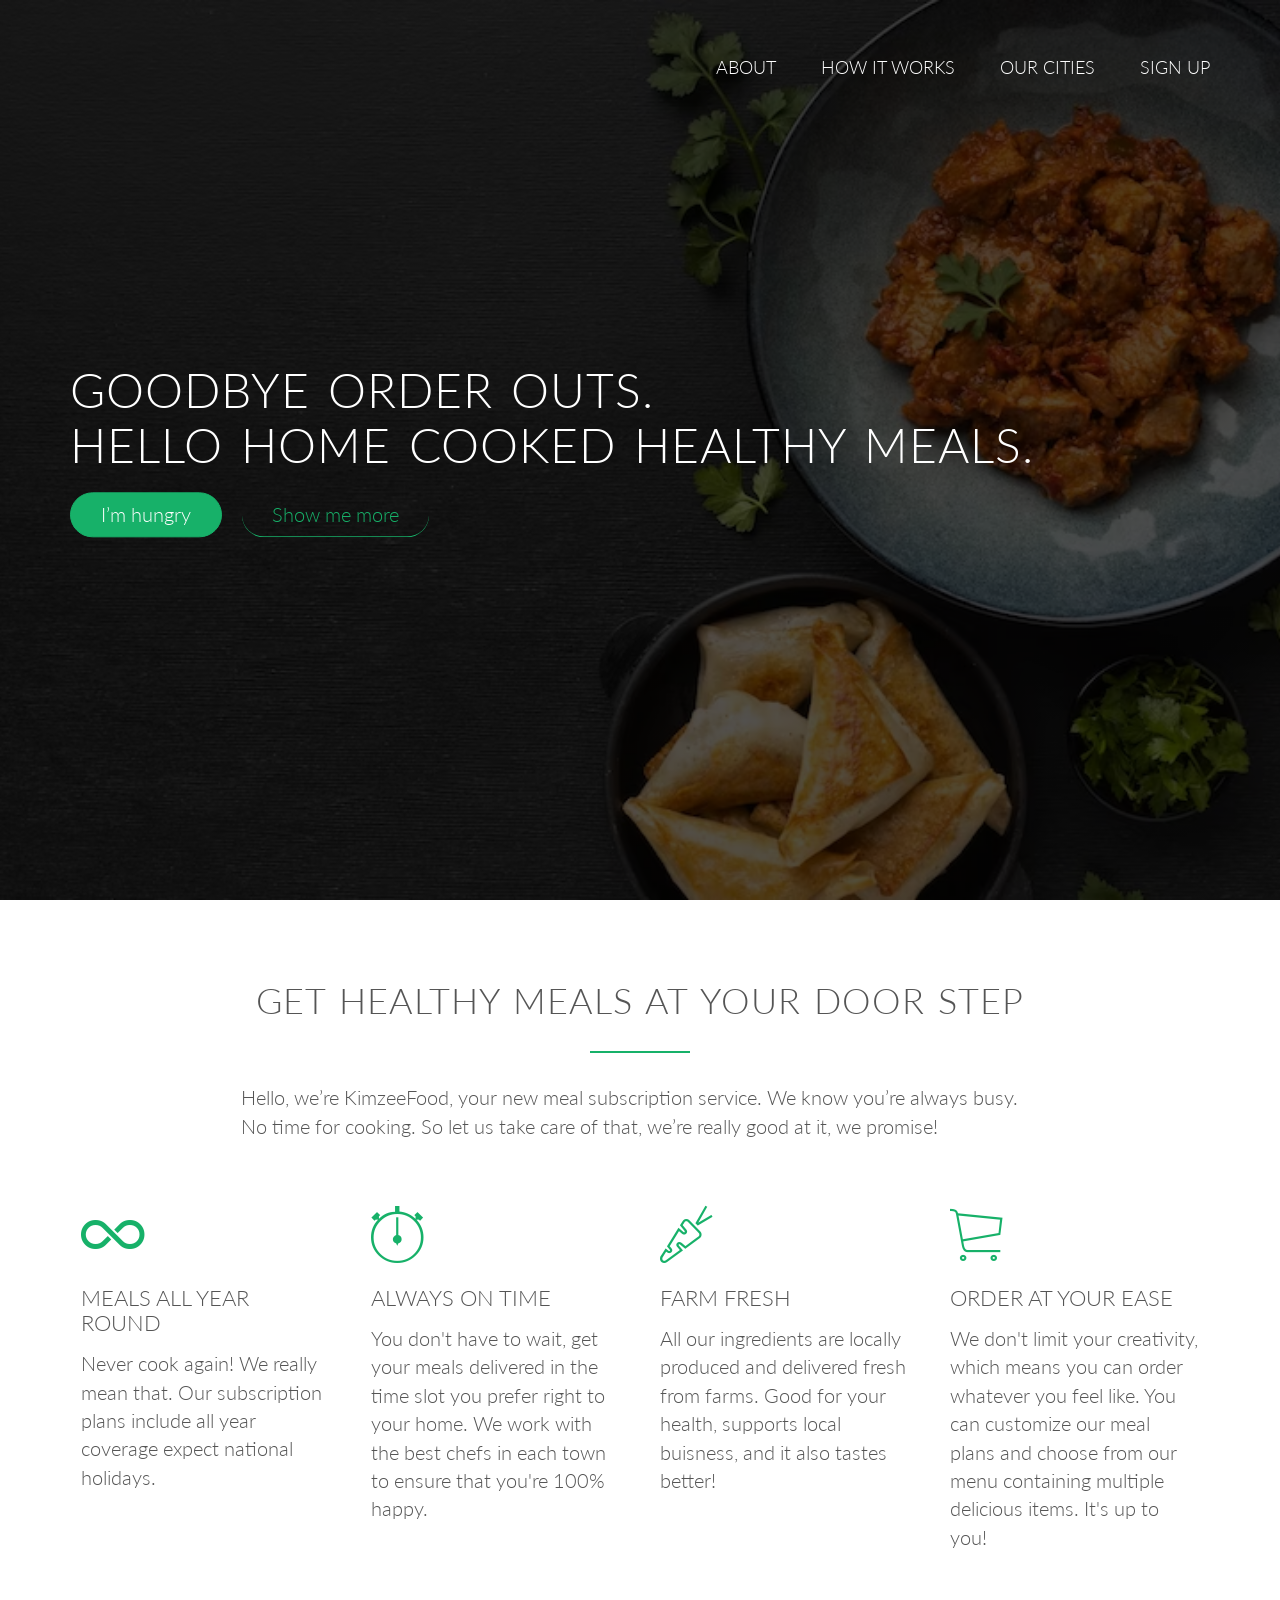
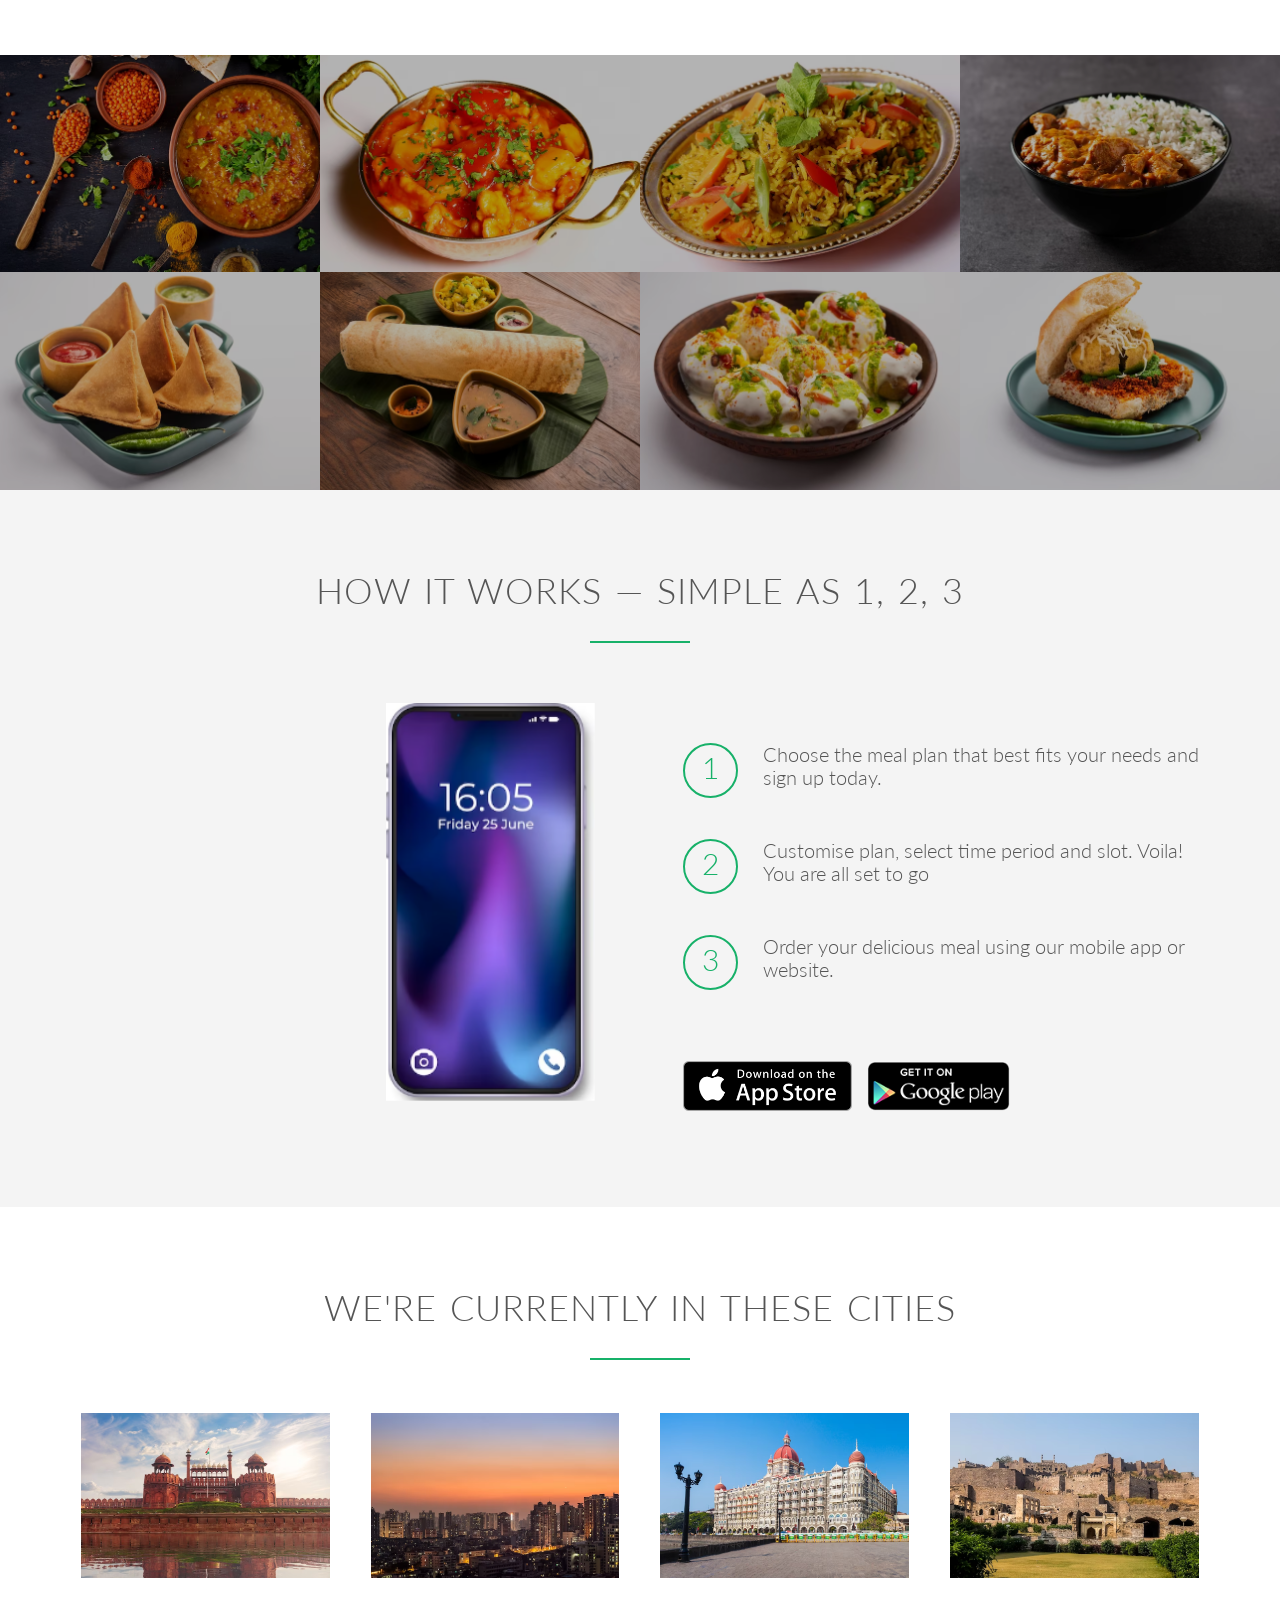
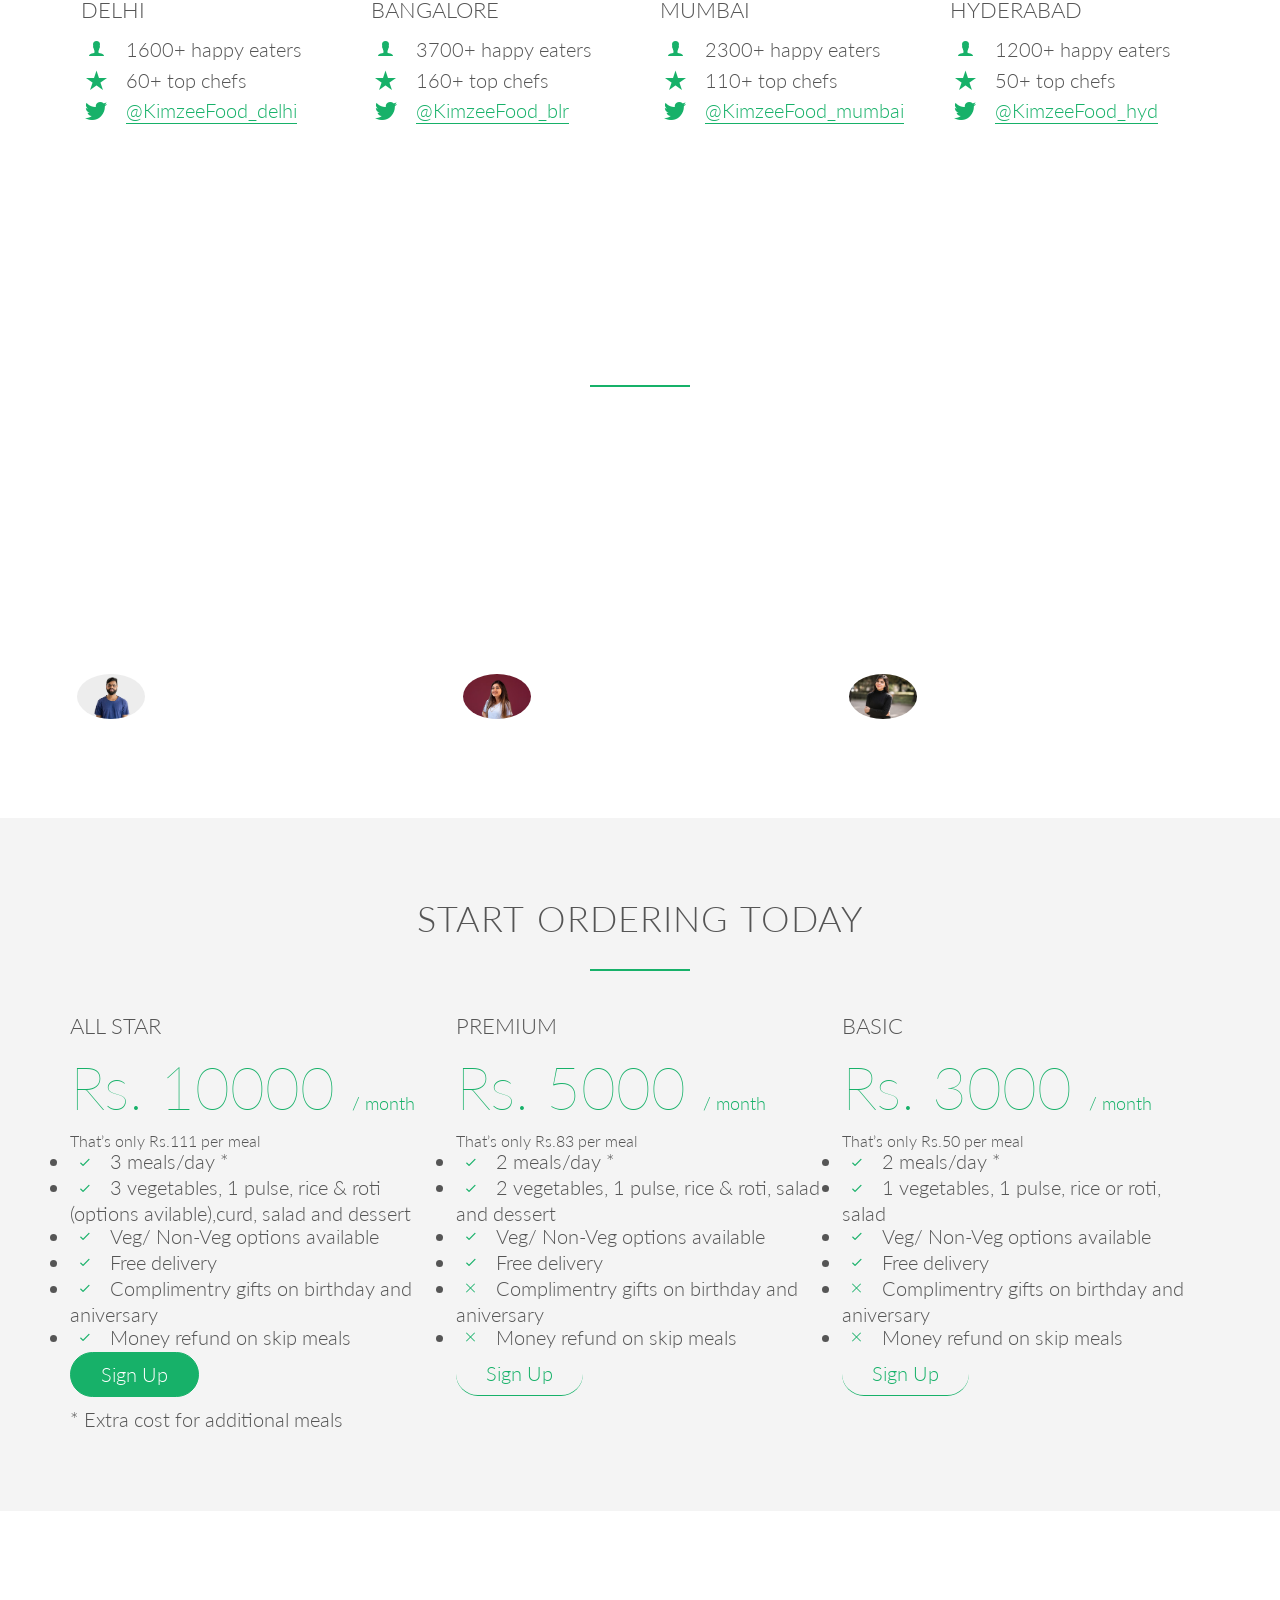
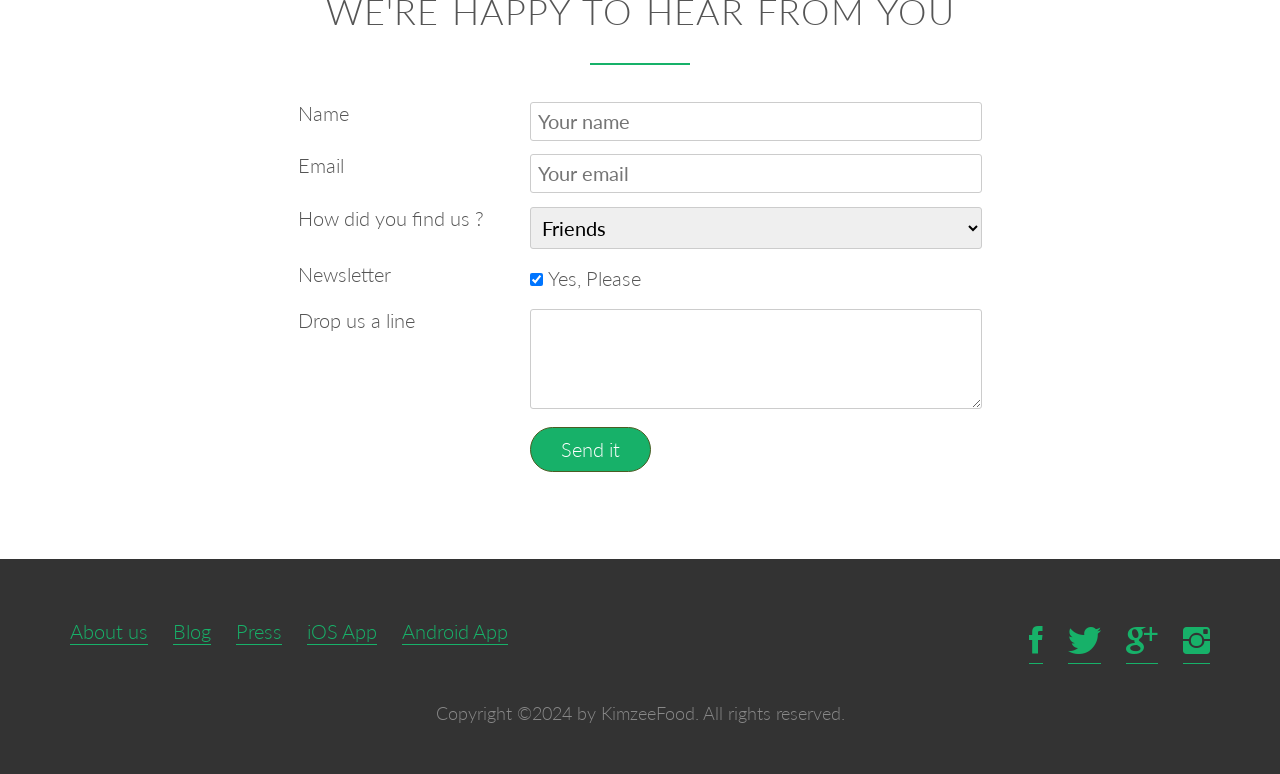
==== commit 81dc6360: "Update index.html" ====
--- a/index.html
+++ b/index.html
@@ -432,7 +432,7 @@
             </div>
             <div class="row">
                 <p>
-                    Copyright &copy;2019 by KimzeeFood. All rights reserved.
+                    Copyright &copy;2024 by KimzeeFood. All rights reserved.
                 </p>
             
             </div>
@@ -445,3 +445,4 @@
 
 
 </html>
+
